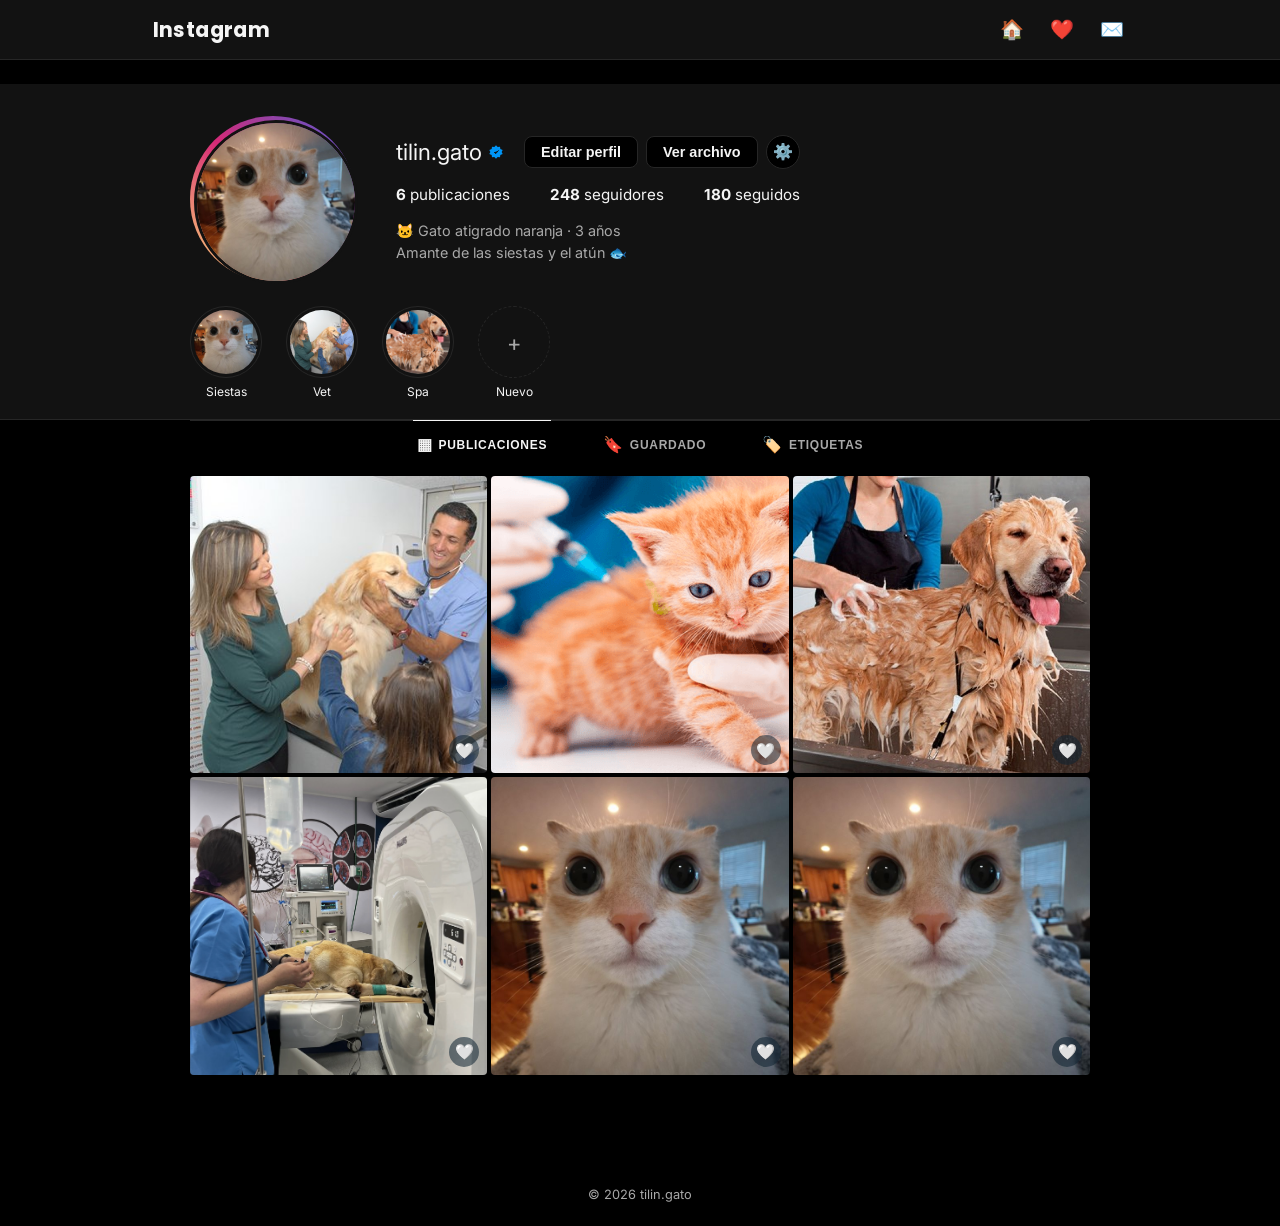
==== index.html @ 71008856 "initial commit" ====
<!doctype html>
<html lang="en">
  <head>
    <meta charset="UTF-8" />
    <meta name="viewport" content="width=device-width, initial-scale=1.0" />
    <title>tilin.gato | Instagram</title>
    <link rel="stylesheet" href="./pages/index.css" />
  </head>
  <body class="instagram-page">
    <div class="insta-topbar">
      <div class="insta-topbar_inner">
        <span class="insta-topbar_logo">Instagram</span>
        <div class="insta-topbar_actions">
          <button class="insta-topbar_icon" type="button" aria-label="Inicio">
            🏠
          </button>
          <button
            class="insta-topbar_icon"
            type="button"
            aria-label="Notificaciones"
          >
            ❤️
          </button>
          <button class="insta-topbar_icon" type="button" aria-label="Mensajes">
            ✉️
          </button>
        </div>
      </div>
    </div>

    <main class="main">
      <section class="profile">
        <div class="profile_container">
          <div class="profile_avatar_ring">
            <img
              src="./images/pp_cat.jpg"
              alt="Foto de perfil de tilin.gato"
              class="profile_avatar"
            />
          </div>
          <div class="profile_info">
            <div class="profile_top">
              <h2 class="profile_username">
                tilin.gato
                <svg
                  class="profile_verified"
                  viewBox="0 0 24 24"
                  width="16"
                  height="16"
                  aria-hidden="true"
                >
                  <path
                    fill="currentColor"
                    d="M12 2 14.5 4.5 18 4l0.5 3.5L22 9l-1.5 3 1.5 3-3.5 1.5L18 20l-3.5-.5L12 22l-2.5-2.5L6 20l-.5-3.5L2 15l1.5-3L2 9l3.5-1.5L6 4l3.5.5L12 2Z"
                  />
                  <path
                    fill="var(--color-surface)"
                    d="m9.5 12.5 2 2 4-4.5"
                    stroke="var(--color-surface)"
                    stroke-width="1.4"
                    stroke-linecap="round"
                    stroke-linejoin="round"
                    fill="none"
                  />
                </svg>
              </h2>
              <div class="profile_actions">
                <button class="profile_edit_button">Editar perfil</button>
                <button class="profile_archive_button" type="button">
                  Ver archivo
                </button>
                <button
                  class="profile_settings_button"
                  aria-label="Configuración"
                  type="button"
                >
                  ⚙️
                </button>
              </div>
            </div>
            <ul class="profile_stats">
              <li>
                <strong class="profile_stats_posts">0</strong> publicaciones
              </li>
              <li>
                <strong class="profile_stats_followers">248</strong> seguidores
              </li>
              <li>
                <strong class="profile_stats_following">180</strong> seguidos
              </li>
            </ul>
            <p class="profile_bio">
              🐱 Gato atigrado naranja &middot; 3 años<br />
              Amante de las siestas y el atún 🐟
            </p>
          </div>
        </div>

        <div class="profile_highlights">
          <div class="highlight_item">
            <div class="highlight_circle">
              <img src="./images/pp_cat.jpg" alt="Destacado: Siestas" />
            </div>
            <span class="highlight_label">Siestas</span>
          </div>
          <div class="highlight_item">
            <div class="highlight_circle">
              <img src="./images/consultageneral.jpg" alt="Destacado: Vet" />
            </div>
            <span class="highlight_label">Vet</span>
          </div>
          <div class="highlight_item">
            <div class="highlight_circle">
              <img src="./images/bañomascota.jpg" alt="Destacado: Spa" />
            </div>
            <span class="highlight_label">Spa</span>
          </div>
          <div class="highlight_item highlight_item--new">
            <div class="highlight_circle highlight_circle--new">+</div>
            <span class="highlight_label">Nuevo</span>
          </div>
        </div>

        <!-- Popup 1: editar perfil -->
        <div class="popup" id="popup-edit">
          <div class="popup_container">
            <div class="popup_tittle">Editar perfil</div>
            <button class="popup_close">X</button>
            <div class="popup_content">
              <form action="#" class="form" id="edit-profile-form">
                <label for="edit-username">Nombre de usuario</label>
                <input
                  type="text"
                  class="form_name"
                  name="username"
                  id="edit-username"
                />
                <label for="edit-bio">Biografía</label>
                <input
                  type="text"
                  class="form_description"
                  name="bio"
                  id="edit-bio"
                />
                <button type="submit" class="form_button">
                  Guardar cambios
                </button>
              </form>
            </div>
          </div>
        </div>

        <!-- Popup 2: configuración -->
        <div class="popup-agenda" id="popup-settings">
          <div class="popup-agenda_container">
            <div class="popup-agenda_title">Configuración</div>
            <button class="popup-agenda_close">X</button>
            <div class="popup-agenda_content">
              <form action="#" class="form form-settings" id="settings-form">
                <label class="settings_option">
                  <span>Cuenta privada</span>
                  <input
                    type="checkbox"
                    class="settings_input"
                    name="cuenta-privada"
                    value="Cuenta privada"
                  />
                </label>
                <label class="settings_option">
                  <span>Notificaciones activas</span>
                  <input
                    type="checkbox"
                    class="settings_input"
                    name="notificaciones"
                    value="Notificaciones activas"
                    checked
                  />
                </label>
                <label class="settings_option">
                  <span>Tema claro</span>
                  <input
                    type="checkbox"
                    class="settings_input"
                    id="settings-theme"
                    name="tema-claro"
                    value="Tema claro"
                  />
                </label>
                <label class="settings_option">
                  <span>Mostrar estado de actividad</span>
                  <input
                    type="checkbox"
                    class="settings_input"
                    name="mostrar-actividad"
                    value="Mostrar actividad"
                    checked
                  />
                </label>
                <button type="submit" class="form_button">
                  Guardar preferencias
                </button>
              </form>
            </div>
          </div>
        </div>

        <!-- Popup 3: confirmación -->
        <div class="popup" id="popup-confirm">
          <div class="popup_container">
            <div class="popup_tittle">¡Listo!</div>
            <button class="popup_close">X</button>
            <div class="popup_content">
              <p class="popup-confirm_message"></p>
              <button class="form_button popup-confirm_accept">Aceptar</button>
            </div>
          </div>
        </div>
      </section>

      <section class="cards">
        <div class="profile_tabs">
          <button class="profile_tab profile_tab--active" type="button">
            <span class="profile_tab_icon">▦</span> Publicaciones
          </button>
          <button class="profile_tab" type="button">
            <span class="profile_tab_icon">🔖</span> Guardado
          </button>
          <button class="profile_tab" type="button">
            <span class="profile_tab_icon">🏷️</span> Etiquetas
          </button>
        </div>
        <div class="card_container"></div>
      </section>
    </main>

    <footer class="insta-footer">
      <p class="insta-footer_text">&copy; 2026 tilin.gato</p>
    </footer>

    <template id="card-template">
      <div class="card">
        <img class="card_image" src="" alt="" />
        <div class="card_overlay">
          <span class="card_overlay_likes"></span>
          <span class="card_overlay_comments"></span>
        </div>
        <div class="card_heart">❤️</div>
        <button class="card_like_button" type="button" aria-label="Me gusta">
          🤍
        </button>
      </div>
    </template>
    <script type="module" src="./scripts/script.js"></script>
  </body>
</html>
---- pages/index.css ----
@import url(../blocks/base/variables.css);
@import url(../blocks/components/instagram-shell.css);
@import url(../blocks/components/top.css);
@import url(../blocks/components/popup.css);
@import url(../blocks/components/form.css);
@import url(../blocks/components/cards.css);
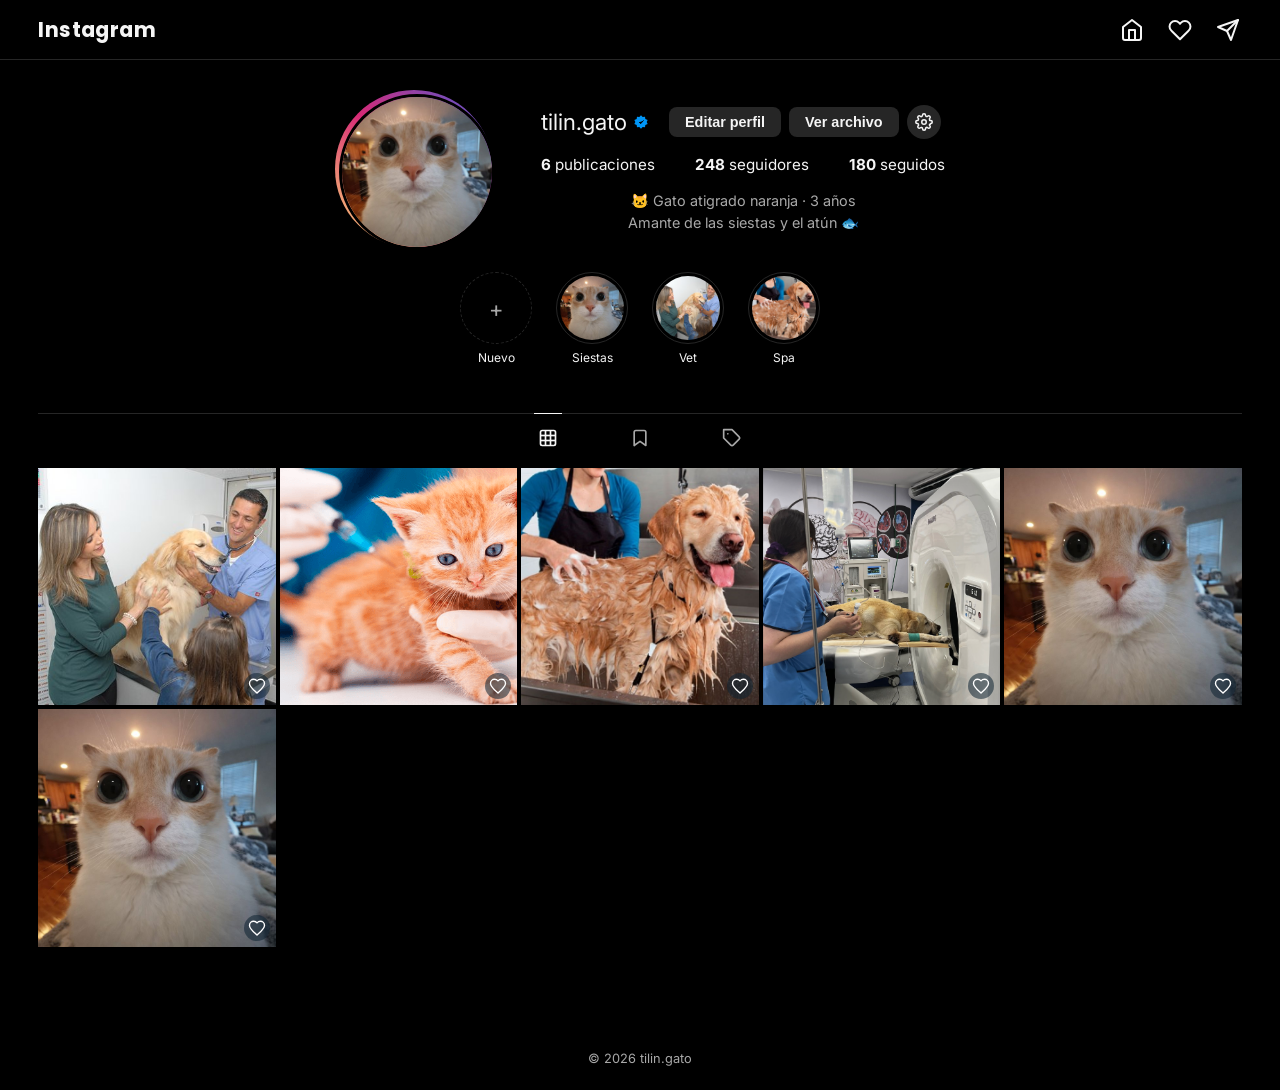
==== commit 4450bcc8: "Cambios en diseño, info del perfil centrado, color del fondo, publicaciones mas grandes, "nuevo" de " ====
--- a/index.html
+++ b/index.html
@@ -12,17 +12,54 @@
         <span class="insta-topbar_logo">Instagram</span>
         <div class="insta-topbar_actions">
           <button class="insta-topbar_icon" type="button" aria-label="Inicio">
-            🏠
+            <svg
+              viewBox="0 0 24 24"
+              width="24"
+              height="24"
+              fill="none"
+              stroke="currentColor"
+              stroke-width="2"
+              stroke-linecap="round"
+              stroke-linejoin="round"
+            >
+              <path d="M3 9l9-7 9 7v11a2 2 0 0 1-2 2H5a2 2 0 0 1-2-2z" />
+              <polyline points="9 22 9 12 15 12 15 22" />
+            </svg>
           </button>
           <button
             class="insta-topbar_icon"
             type="button"
             aria-label="Notificaciones"
           >
-            ❤️
+            <svg
+              viewBox="0 0 24 24"
+              width="24"
+              height="24"
+              fill="none"
+              stroke="currentColor"
+              stroke-width="2"
+              stroke-linecap="round"
+              stroke-linejoin="round"
+            >
+              <path
+                d="M20.84 4.61a5.5 5.5 0 0 0-7.78 0L12 5.67l-1.06-1.06a5.5 5.5 0 0 0-7.78 7.78l1.06 1.06L12 21.23l7.78-7.78 1.06-1.06a5.5 5.5 0 0 0 0-7.78z"
+              />
+            </svg>
           </button>
           <button class="insta-topbar_icon" type="button" aria-label="Mensajes">
-            ✉️
+            <svg
+              viewBox="0 0 24 24"
+              width="24"
+              height="24"
+              fill="none"
+              stroke="currentColor"
+              stroke-width="2"
+              stroke-linecap="round"
+              stroke-linejoin="round"
+            >
+              <line x1="22" y1="2" x2="11" y2="13" />
+              <polygon points="22 2 15 22 11 13 2 9 22 2" />
+            </svg>
           </button>
         </div>
       </div>
@@ -54,9 +91,9 @@
                     d="M12 2 14.5 4.5 18 4l0.5 3.5L22 9l-1.5 3 1.5 3-3.5 1.5L18 20l-3.5-.5L12 22l-2.5-2.5L6 20l-.5-3.5L2 15l1.5-3L2 9l3.5-1.5L6 4l3.5.5L12 2Z"
                   />
                   <path
-                    fill="var(--color-surface)"
+                    fill="var(--color-bg)"
                     d="m9.5 12.5 2 2 4-4.5"
-                    stroke="var(--color-surface)"
+                    stroke="var(--color-bg)"
                     stroke-width="1.4"
                     stroke-linecap="round"
                     stroke-linejoin="round"
@@ -74,7 +111,21 @@
                   aria-label="Configuración"
                   type="button"
                 >
-                  ⚙️
+                  <svg
+                    viewBox="0 0 24 24"
+                    width="18"
+                    height="18"
+                    fill="none"
+                    stroke="currentColor"
+                    stroke-width="2"
+                    stroke-linecap="round"
+                    stroke-linejoin="round"
+                  >
+                    <circle cx="12" cy="12" r="3" />
+                    <path
+                      d="M19.4 15a1.65 1.65 0 0 0 .33 1.82l.06.06a2 2 0 1 1-2.83 2.83l-.06-.06a1.65 1.65 0 0 0-1.82-.33 1.65 1.65 0 0 0-1 1.51V21a2 2 0 0 1-4 0v-.09A1.65 1.65 0 0 0 9 19.4a1.65 1.65 0 0 0-1.82.33l-.06.06a2 2 0 1 1-2.83-2.83l.06-.06A1.65 1.65 0 0 0 4.6 15 1.65 1.65 0 0 0 3.09 14H3a2 2 0 0 1 0-4h.09A1.65 1.65 0 0 0 4.6 9a1.65 1.65 0 0 0-.33-1.82l-.06-.06a2 2 0 1 1 2.83-2.83l.06.06A1.65 1.65 0 0 0 9 4.6a1.65 1.65 0 0 0 1-1.51V3a2 2 0 0 1 4 0v.09A1.65 1.65 0 0 0 15 4.6a1.65 1.65 0 0 0 1.82-.33l.06-.06a2 2 0 1 1 2.83 2.83l-.06.06A1.65 1.65 0 0 0 19.4 9c.14.32.22.66.24 1H21a2 2 0 0 1 0 4h-.09c-.02.34-.1.68-.24 1z"
+                    />
+                  </svg>
                 </button>
               </div>
             </div>
@@ -96,29 +147,70 @@
           </div>
         </div>
 
-        <div class="profile_highlights">
-          <div class="highlight_item">
-            <div class="highlight_circle">
-              <img src="./images/pp_cat.jpg" alt="Destacado: Siestas" />
-            </div>
-            <span class="highlight_label">Siestas</span>
-          </div>
-          <div class="highlight_item">
-            <div class="highlight_circle">
-              <img src="./images/consultageneral.jpg" alt="Destacado: Vet" />
-            </div>
-            <span class="highlight_label">Vet</span>
-          </div>
-          <div class="highlight_item">
-            <div class="highlight_circle">
-              <img src="./images/bañomascota.jpg" alt="Destacado: Spa" />
-            </div>
-            <span class="highlight_label">Spa</span>
-          </div>
-          <div class="highlight_item highlight_item--new">
-            <div class="highlight_circle highlight_circle--new">+</div>
-            <span class="highlight_label">Nuevo</span>
-          </div>
+        <div class="profile_highlights_wrapper">
+          <button
+            class="highlights_nav highlights_nav--prev"
+            type="button"
+            aria-label="Ver destacados anteriores"
+            hidden
+          >
+            <svg
+              viewBox="0 0 24 24"
+              width="16"
+              height="16"
+              fill="none"
+              stroke="currentColor"
+              stroke-width="2.5"
+              stroke-linecap="round"
+              stroke-linejoin="round"
+            >
+              <polyline points="15 18 9 12 15 6" />
+            </svg>
+          </button>
+
+          <div class="profile_highlights" id="profile-highlights">
+            <div class="highlight_item highlight_item--new">
+              <div class="highlight_circle highlight_circle--new">+</div>
+              <span class="highlight_label">Nuevo</span>
+            </div>
+            <div class="highlight_item">
+              <div class="highlight_circle">
+                <img src="./images/pp_cat.jpg" alt="Destacado: Siestas" />
+              </div>
+              <span class="highlight_label">Siestas</span>
+            </div>
+            <div class="highlight_item">
+              <div class="highlight_circle">
+                <img src="./images/consultageneral.jpg" alt="Destacado: Vet" />
+              </div>
+              <span class="highlight_label">Vet</span>
+            </div>
+            <div class="highlight_item">
+              <div class="highlight_circle">
+                <img src="./images/bañomascota.jpg" alt="Destacado: Spa" />
+              </div>
+              <span class="highlight_label">Spa</span>
+            </div>
+          </div>
+
+          <button
+            class="highlights_nav highlights_nav--next"
+            type="button"
+            aria-label="Ver más destacados"
+          >
+            <svg
+              viewBox="0 0 24 24"
+              width="16"
+              height="16"
+              fill="none"
+              stroke="currentColor"
+              stroke-width="2.5"
+              stroke-linecap="round"
+              stroke-linejoin="round"
+            >
+              <polyline points="9 18 15 12 9 6" />
+            </svg>
+          </button>
         </div>
 
         <!-- Popup 1: editar perfil -->
@@ -219,14 +311,59 @@
 
       <section class="cards">
         <div class="profile_tabs">
-          <button class="profile_tab profile_tab--active" type="button">
-            <span class="profile_tab_icon">▦</span> Publicaciones
-          </button>
-          <button class="profile_tab" type="button">
-            <span class="profile_tab_icon">🔖</span> Guardado
-          </button>
-          <button class="profile_tab" type="button">
-            <span class="profile_tab_icon">🏷️</span> Etiquetas
+          <button
+            class="profile_tab profile_tab--active"
+            type="button"
+            aria-label="Publicaciones"
+          >
+            <svg
+              viewBox="0 0 24 24"
+              width="20"
+              height="20"
+              fill="none"
+              stroke="currentColor"
+              stroke-width="2"
+            >
+              <rect x="3" y="3" width="18" height="18" rx="2" />
+              <line x1="3" y1="9" x2="21" y2="9" />
+              <line x1="3" y1="15" x2="21" y2="15" />
+              <line x1="9" y1="3" x2="9" y2="21" />
+              <line x1="15" y1="3" x2="15" y2="21" />
+            </svg>
+            <span class="sr-only">Publicaciones</span>
+          </button>
+          <button class="profile_tab" type="button" aria-label="Guardado">
+            <svg
+              viewBox="0 0 24 24"
+              width="20"
+              height="20"
+              fill="none"
+              stroke="currentColor"
+              stroke-width="2"
+              stroke-linecap="round"
+              stroke-linejoin="round"
+            >
+              <path d="M19 21l-7-5-7 5V5a2 2 0 0 1 2-2h10a2 2 0 0 1 2 2v16z" />
+            </svg>
+            <span class="sr-only">Guardado</span>
+          </button>
+          <button class="profile_tab" type="button" aria-label="Etiquetas">
+            <svg
+              viewBox="0 0 24 24"
+              width="20"
+              height="20"
+              fill="none"
+              stroke="currentColor"
+              stroke-width="2"
+              stroke-linecap="round"
+              stroke-linejoin="round"
+            >
+              <path
+                d="M20.59 13.41 13.42 20.59a2 2 0 0 1-2.83 0L2 12V2h10l8.59 8.59a2 2 0 0 1 0 2.82z"
+              />
+              <line x1="7" y1="7" x2="7.01" y2="7" />
+            </svg>
+            <span class="sr-only">Etiquetas</span>
           </button>
         </div>
         <div class="card_container"></div>
@@ -241,12 +378,53 @@
       <div class="card">
         <img class="card_image" src="" alt="" />
         <div class="card_overlay">
-          <span class="card_overlay_likes"></span>
-          <span class="card_overlay_comments"></span>
-        </div>
-        <div class="card_heart">❤️</div>
+          <span class="card_overlay_item">
+            <svg
+              class="card_overlay_icon"
+              viewBox="0 0 24 24"
+              width="20"
+              height="20"
+              fill="#ffffff"
+            >
+              <path
+                d="M12 21.35 10.55 20.03C5.4 15.36 2 12.28 2 8.5 2 5.42 4.42 3 7.5 3c1.74 0 3.41.81 4.5 2.09C13.09 3.81 14.76 3 16.5 3 19.58 3 22 5.42 22 8.5c0 3.78-3.4 6.86-8.55 11.54L12 21.35z"
+              />
+            </svg>
+            <span class="card_overlay_likes"></span>
+          </span>
+          <span class="card_overlay_item">
+            <svg
+              class="card_overlay_icon"
+              viewBox="0 0 24 24"
+              width="20"
+              height="20"
+              fill="#ffffff"
+            >
+              <path
+                d="M21 11.5a8.38 8.38 0 0 1-.9 3.8 8.5 8.5 0 0 1-7.6 4.7 8.38 8.38 0 0 1-3.8-.9L3 21l1.9-5.7a8.38 8.38 0 0 1-.9-3.8 8.5 8.5 0 0 1 4.7-7.6 8.38 8.38 0 0 1 3.8-.9h.5a8.48 8.48 0 0 1 8 8v.5z"
+              />
+            </svg>
+            <span class="card_overlay_comments"></span>
+          </span>
+        </div>
+        <div class="card_heart">
+          <svg viewBox="0 0 24 24" width="72" height="72" fill="#ffffff">
+            <path
+              d="M12 21.35 10.55 20.03C5.4 15.36 2 12.28 2 8.5 2 5.42 4.42 3 7.5 3c1.74 0 3.41.81 4.5 2.09C13.09 3.81 14.76 3 16.5 3 19.58 3 22 5.42 22 8.5c0 3.78-3.4 6.86-8.55 11.54L12 21.35z"
+            />
+          </svg>
+        </div>
         <button class="card_like_button" type="button" aria-label="Me gusta">
-          🤍
+          <svg
+            class="card_like_icon"
+            viewBox="0 0 24 24"
+            width="18"
+            height="18"
+          >
+            <path
+              d="M12 21.35 10.55 20.03C5.4 15.36 2 12.28 2 8.5 2 5.42 4.42 3 7.5 3c1.74 0 3.41.81 4.5 2.09C13.09 3.81 14.76 3 16.5 3 19.58 3 22 5.42 22 8.5c0 3.78-3.4 6.86-8.55 11.54L12 21.35z"
+            />
+          </svg>
         </button>
       </div>
     </template>
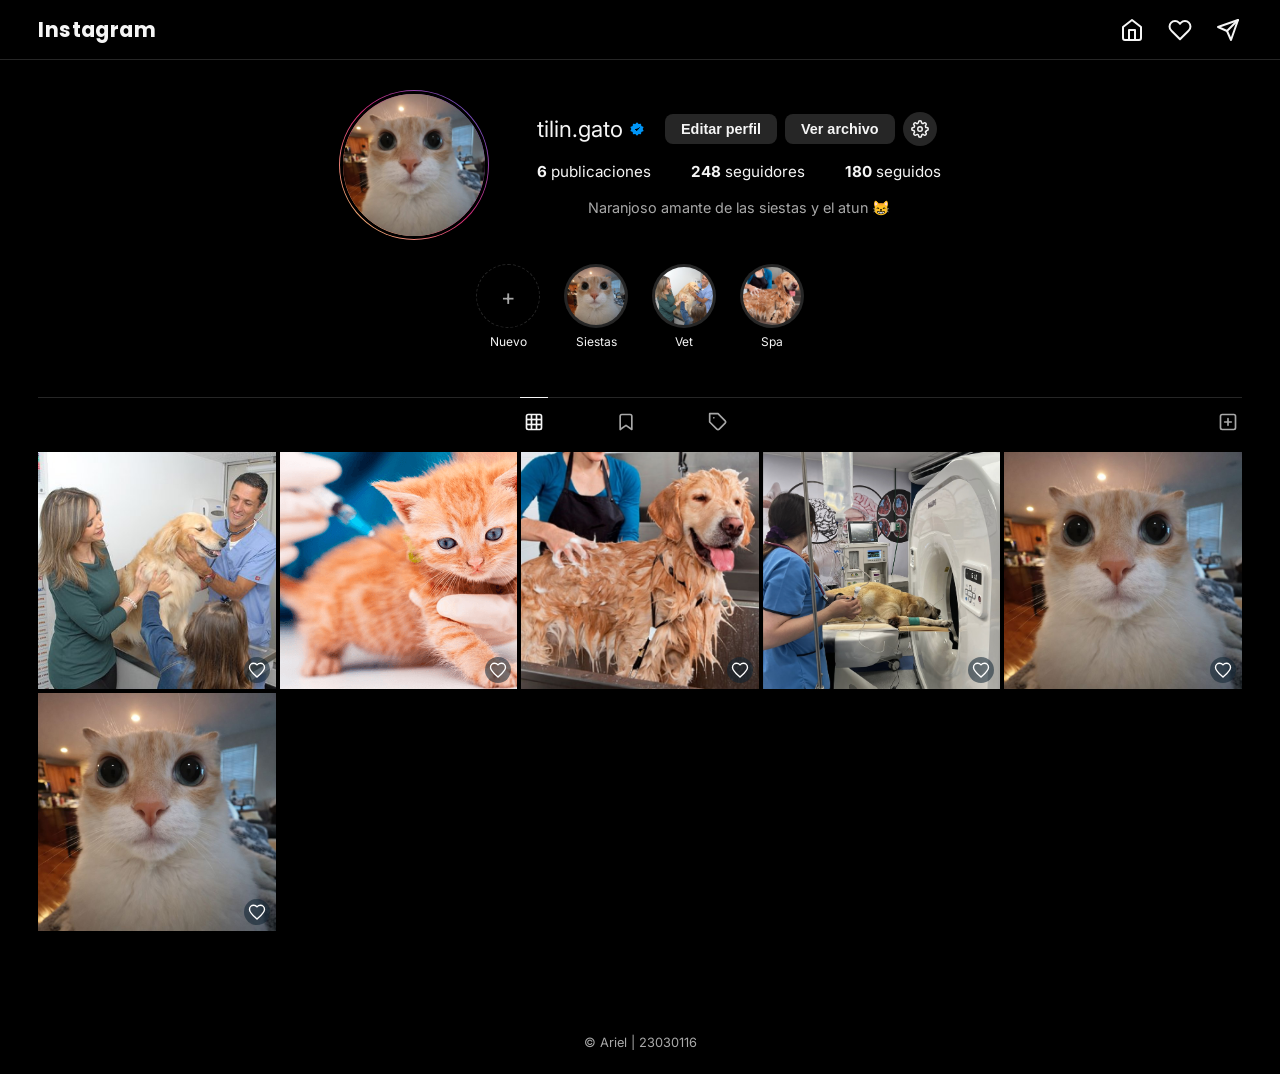
==== commit 64da62ce: "Cambio en las historias, descripcion, ahora se pueden abrir publicaciones y eliminar desde ahi, se p" ====
--- a/index.html
+++ b/index.html
@@ -68,13 +68,18 @@
     <main class="main">
       <section class="profile">
         <div class="profile_container">
-          <div class="profile_avatar_ring">
+          <button
+            class="profile_avatar_ring"
+            type="button"
+            id="profile-story-trigger"
+            aria-label="Ver historia de tilin.gato"
+          >
             <img
               src="./images/pp_cat.jpg"
               alt="Foto de perfil de tilin.gato"
               class="profile_avatar"
             />
-          </div>
+          </button>
           <div class="profile_info">
             <div class="profile_top">
               <h2 class="profile_username">
@@ -140,10 +145,7 @@
                 <strong class="profile_stats_following">180</strong> seguidos
               </li>
             </ul>
-            <p class="profile_bio">
-              🐱 Gato atigrado naranja &middot; 3 años<br />
-              Amante de las siestas y el atún 🐟
-            </p>
+            <p class="profile_bio"> Naranjoso amante de las siestas y el atun 😸</p>
           </div>
         </div>
 
@@ -174,21 +176,36 @@
               <span class="highlight_label">Nuevo</span>
             </div>
             <div class="highlight_item">
-              <div class="highlight_circle">
+              <button
+                class="highlight_circle"
+                type="button"
+                data-story="siestas"
+                aria-label="Ver historia destacada: Siestas"
+              >
                 <img src="./images/pp_cat.jpg" alt="Destacado: Siestas" />
-              </div>
+              </button>
               <span class="highlight_label">Siestas</span>
             </div>
             <div class="highlight_item">
-              <div class="highlight_circle">
+              <button
+                class="highlight_circle"
+                type="button"
+                data-story="vet"
+                aria-label="Ver historia destacada: Vet"
+              >
                 <img src="./images/consultageneral.jpg" alt="Destacado: Vet" />
-              </div>
+              </button>
               <span class="highlight_label">Vet</span>
             </div>
             <div class="highlight_item">
-              <div class="highlight_circle">
+              <button
+                class="highlight_circle"
+                type="button"
+                data-story="spa"
+                aria-label="Ver historia destacada: Spa"
+              >
                 <img src="./images/bañomascota.jpg" alt="Destacado: Spa" />
-              </div>
+              </button>
               <span class="highlight_label">Spa</span>
             </div>
           </div>
@@ -307,32 +324,260 @@
             </div>
           </div>
         </div>
+
+        <!-- Popup 4: agregar publicación -->
+        <div class="popup" id="popup-add">
+          <div class="popup_container">
+            <div class="popup_tittle">Nueva publicación</div>
+            <button class="popup_close">X</button>
+            <div class="popup_content">
+              <form action="#" class="form" id="add-post-form">
+                <label for="add-post-file">Subir desde tu computadora</label>
+                <input
+                  type="file"
+                  class="form_name"
+                  id="add-post-file"
+                  accept="image/*"
+                />
+
+                <div class="add-post_preview" id="add-post-preview">
+                  <span class="add-post_preview_placeholder"
+                    >La vista previa aparecerá aquí</span
+                  >
+                </div>
+
+                <label for="add-post-url"
+                  >O pega una ruta / URL de imagen</label
+                >
+                <input
+                  type="text"
+                  class="form_name"
+                  id="add-post-url"
+                  placeholder="./images/mi-foto.jpg"
+                />
+
+                <label for="add-post-caption">Descripción</label>
+                <input
+                  type="text"
+                  class="form_name"
+                  id="add-post-caption"
+                  placeholder="Escribe algo sobre esta foto"
+                />
+
+                <button type="submit" class="form_button">Publicar</button>
+              </form>
+            </div>
+          </div>
+        </div>
+
+        <!-- Popup 5: ver historia -->
+        <div class="popup-story" id="popup-story">
+          <div class="popup-story_container">
+            <div class="popup-story_progress"></div>
+            <div class="popup-story_header">
+              <img class="popup-story_avatar" src="" alt="" />
+              <span class="popup-story_username"></span>
+              <button
+                class="popup-story_close"
+                type="button"
+                aria-label="Cerrar historia"
+              >
+                X
+              </button>
+            </div>
+            <img class="popup-story_image" src="" alt="" />
+            <button
+              class="popup-story_zone popup-story_zone--prev"
+              type="button"
+              aria-label="Historia anterior"
+            ></button>
+            <button
+              class="popup-story_zone popup-story_zone--next"
+              type="button"
+              aria-label="Historia siguiente"
+            ></button>
+          </div>
+        </div>
+
+        <!-- Popup 6: ver publicación -->
+        <div class="popup-post" id="popup-post">
+          <div class="popup-post_container">
+            <button class="popup-post_close" type="button" aria-label="Cerrar">
+              X
+            </button>
+
+            <button
+              class="popup-post_nav popup-post_nav--prev"
+              type="button"
+              aria-label="Publicación anterior"
+            >
+              <svg
+                viewBox="0 0 24 24"
+                width="18"
+                height="18"
+                fill="none"
+                stroke="currentColor"
+                stroke-width="2.5"
+                stroke-linecap="round"
+                stroke-linejoin="round"
+              >
+                <polyline points="15 18 9 12 15 6" />
+              </svg>
+            </button>
+
+            <div class="popup-post_media">
+              <img class="popup-post_image" src="" alt="" />
+            </div>
+
+            <div class="popup-post_side">
+              <div class="popup-post_header">
+                <img
+                  class="popup-post_avatar"
+                  src="./images/pp_cat.jpg"
+                  alt=""
+                />
+                <span class="popup-post_username"></span>
+                <div class="popup-post_menu_wrapper">
+                  <button
+                    class="popup-post_menu_button"
+                    type="button"
+                    aria-label="Más opciones"
+                  >
+                    <svg
+                      viewBox="0 0 24 24"
+                      width="18"
+                      height="18"
+                      fill="currentColor"
+                    >
+                      <circle cx="5" cy="12" r="1.8" />
+                      <circle cx="12" cy="12" r="1.8" />
+                      <circle cx="19" cy="12" r="1.8" />
+                    </svg>
+                  </button>
+                  <div class="popup-post_menu">
+                    <button class="popup-post_menu_delete" type="button">
+                      Eliminar
+                    </button>
+                  </div>
+                </div>
+              </div>
+
+              <div class="popup-post_comments">
+                <p class="popup-post_caption"></p>
+                <p class="popup-post_empty">Aún no hay comentarios.</p>
+              </div>
+
+              <div class="popup-post_footer">
+                <div class="popup-post_actions">
+                  <button
+                    class="popup-post_like_button"
+                    type="button"
+                    aria-label="Me gusta"
+                  >
+                    <svg
+                      class="popup-post_like_icon"
+                      viewBox="0 0 24 24"
+                      width="24"
+                      height="24"
+                    >
+                      <path
+                        d="M12 21.35 10.55 20.03C5.4 15.36 2 12.28 2 8.5 2 5.42 4.42 3 7.5 3c1.74 0 3.41.81 4.5 2.09C13.09 3.81 14.76 3 16.5 3 19.58 3 22 5.42 22 8.5c0 3.78-3.4 6.86-8.55 11.54L12 21.35z"
+                      />
+                    </svg>
+                  </button>
+                </div>
+                <p class="popup-post_likes_count"></p>
+              </div>
+            </div>
+
+            <button
+              class="popup-post_nav popup-post_nav--next"
+              type="button"
+              aria-label="Publicación siguiente"
+            >
+              <svg
+                viewBox="0 0 24 24"
+                width="18"
+                height="18"
+                fill="none"
+                stroke="currentColor"
+                stroke-width="2.5"
+                stroke-linecap="round"
+                stroke-linejoin="round"
+              >
+                <polyline points="9 18 15 12 9 6" />
+              </svg>
+            </button>
+          </div>
+        </div>
       </section>
 
       <section class="cards">
         <div class="profile_tabs">
+          <div class="profile_tabs_group">
+            <button
+              class="profile_tab profile_tab--active"
+              type="button"
+              aria-label="Publicaciones"
+            >
+              <svg
+                viewBox="0 0 24 24"
+                width="20"
+                height="20"
+                fill="none"
+                stroke="currentColor"
+                stroke-width="2"
+              >
+                <rect x="3" y="3" width="18" height="18" rx="2" />
+                <line x1="3" y1="9" x2="21" y2="9" />
+                <line x1="3" y1="15" x2="21" y2="15" />
+                <line x1="9" y1="3" x2="9" y2="21" />
+                <line x1="15" y1="3" x2="15" y2="21" />
+              </svg>
+              <span class="sr-only">Publicaciones</span>
+            </button>
+            <button class="profile_tab" type="button" aria-label="Guardado">
+              <svg
+                viewBox="0 0 24 24"
+                width="20"
+                height="20"
+                fill="none"
+                stroke="currentColor"
+                stroke-width="2"
+                stroke-linecap="round"
+                stroke-linejoin="round"
+              >
+                <path
+                  d="M19 21l-7-5-7 5V5a2 2 0 0 1 2-2h10a2 2 0 0 1 2 2v16z"
+                />
+              </svg>
+              <span class="sr-only">Guardado</span>
+            </button>
+            <button class="profile_tab" type="button" aria-label="Etiquetas">
+              <svg
+                viewBox="0 0 24 24"
+                width="20"
+                height="20"
+                fill="none"
+                stroke="currentColor"
+                stroke-width="2"
+                stroke-linecap="round"
+                stroke-linejoin="round"
+              >
+                <path
+                  d="M20.59 13.41 13.42 20.59a2 2 0 0 1-2.83 0L2 12V2h10l8.59 8.59a2 2 0 0 1 0 2.82z"
+                />
+                <line x1="7" y1="7" x2="7.01" y2="7" />
+              </svg>
+              <span class="sr-only">Etiquetas</span>
+            </button>
+          </div>
+
           <button
-            class="profile_tab profile_tab--active"
+            class="profile_tab_action profile_tab_action--add"
             type="button"
-            aria-label="Publicaciones"
+            aria-label="Agregar publicación"
           >
-            <svg
-              viewBox="0 0 24 24"
-              width="20"
-              height="20"
-              fill="none"
-              stroke="currentColor"
-              stroke-width="2"
-            >
-              <rect x="3" y="3" width="18" height="18" rx="2" />
-              <line x1="3" y1="9" x2="21" y2="9" />
-              <line x1="3" y1="15" x2="21" y2="15" />
-              <line x1="9" y1="3" x2="9" y2="21" />
-              <line x1="15" y1="3" x2="15" y2="21" />
-            </svg>
-            <span class="sr-only">Publicaciones</span>
-          </button>
-          <button class="profile_tab" type="button" aria-label="Guardado">
             <svg
               viewBox="0 0 24 24"
               width="20"
@@ -343,27 +588,10 @@
               stroke-linecap="round"
               stroke-linejoin="round"
             >
-              <path d="M19 21l-7-5-7 5V5a2 2 0 0 1 2-2h10a2 2 0 0 1 2 2v16z" />
-            </svg>
-            <span class="sr-only">Guardado</span>
-          </button>
-          <button class="profile_tab" type="button" aria-label="Etiquetas">
-            <svg
-              viewBox="0 0 24 24"
-              width="20"
-              height="20"
-              fill="none"
-              stroke="currentColor"
-              stroke-width="2"
-              stroke-linecap="round"
-              stroke-linejoin="round"
-            >
-              <path
-                d="M20.59 13.41 13.42 20.59a2 2 0 0 1-2.83 0L2 12V2h10l8.59 8.59a2 2 0 0 1 0 2.82z"
-              />
-              <line x1="7" y1="7" x2="7.01" y2="7" />
-            </svg>
-            <span class="sr-only">Etiquetas</span>
+              <rect x="3" y="3" width="18" height="18" rx="2" />
+              <line x1="12" y1="8" x2="12" y2="16" />
+              <line x1="8" y1="12" x2="16" y2="12" />
+            </svg>
           </button>
         </div>
         <div class="card_container"></div>
@@ -371,7 +599,7 @@
     </main>
 
     <footer class="insta-footer">
-      <p class="insta-footer_text">&copy; 2026 tilin.gato</p>
+      <p class="insta-footer_text">&copy; Ariel | 23030116</p>
     </footer>
 
     <template id="card-template">
